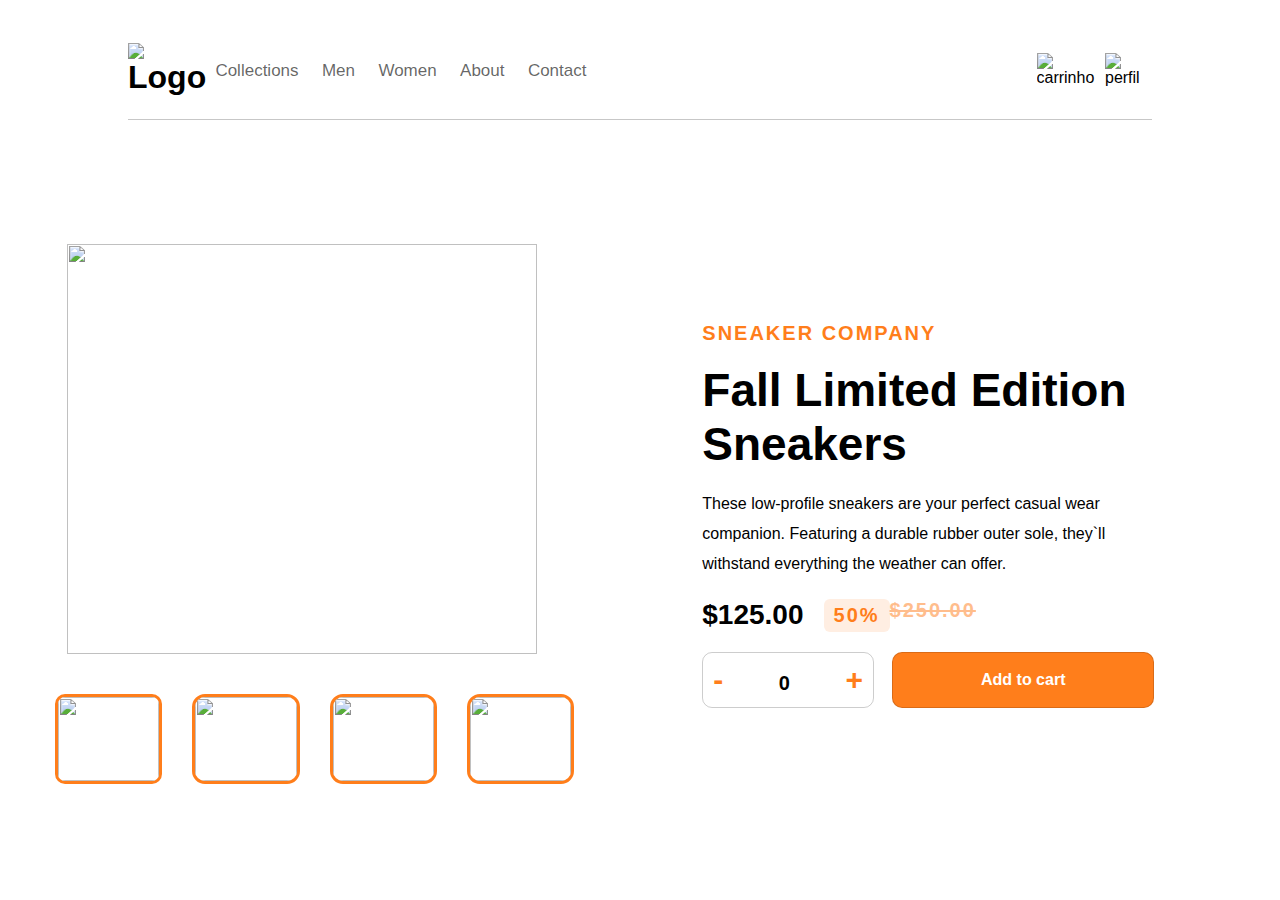
==== ecommerce/index.html @ cf557efd "mudando arquivo html para pasta raiz" ====
<!DOCTYPE html>
<html lang="pt-br">

<head>
    <meta charset="UTF-8">
    <meta http-equiv="X-UA-Compatible" content="IE=edge">
    <meta name="viewport" content="width=device-width, initial-scale=1.0">
    <link rel="stylesheet" href="./public/css/style.css">
    <link rel="stylesheet" href="./public/css/moblile.css">
    <title>E-commerce page</title>
</head>

<body>
    <header class="header">
        <img class="menu-mobile" src="./assets/icons/Combined Shape.svg" alt="menu mobile">
        <h1><img src="./assets/images/sneakers.png" alt="Logo"></h1>
        <nav id="nav-bar">
            <a href="#" class="menu-mobile">x</a>
            <a href="#">Collections</a>
            <a href="#">Men</a>
            <a href="#">Women</a>
            <a href="#">About</a>
            <a href="#">Contact</a>
        </nav>
        <p id="counter" class="counter">0</p>
        <img id="btn-cart" src="./assets/icons/Shape.svg" alt="carrinho">
        <img src="./assets/images/Oval.png" alt="perfil">
    </header>

    <div id="menu-cart-empty" class="menu-cart-empty">
        <h2>Cart</h2>
        <p>Your cart is empty.</p>
        <span class="menu-cart-close">x</span>
    </div>
    <div id="menu-cart" class="menu-cart ">
        <h2>Cart</h2>
        <span class="menu-cart-close">x</span>
        <div class="card-menu">
            <img src="./assets/images/Rectangle.png" alt="foto do produto">
            <div class="card-menu-price">
                <span>Fall Limited Edition Sneakers</span>
                <span id="value-product">$125.00</span><span class="counter3">x</span><span
                    class="counter counter3">0</span>
                <span id="total" class="total"></span>
            </div>
        </div>
        <button>Checkout</button>
        <img id="delete" class="delete" src="./assets/images/Mask.png" alt="Lixeira">
    </div>

    <main>
        <div id="container">
            <img class="product-image" src="./assets/images/Rectangle.png" alt="">
            <div class="card">
                <span>SNEAKER COMPANY</span>
                <h2>Fall Limited Edition Sneakers</h2>
                <p>These low-profile sneakers are your perfect casual wear companion. Featuring a durable rubber outer
                    sole,
                    they`ll withstand everything the weather can offer.</p>
                <div class="price">
                    <span>$125.00</span>
                    <span>50%</span>
                    <span class="sale">$250.00</span>
                </div>
                <div class="add">
                    <div class="add-product">
                        <button id="decrease">-</button>
                        <p class="counter">0</p>
                        <button id="increase">+</button>
                    </div>
                    <div id="add-cart" class="add-cart">
                        <img src="./assets/images/Shape(1).png" alt="">
                        <button>Add to cart</button>
                    </div>
                </div>

            </div>
            <div class="images">
                <img class="image" src="./assets/images/Rectangle.png" alt="">
                <img class="image" src="./assets/images/Rectangle Copy 2.png" alt="">
                <img class="image" src="./assets/images/Rectangle Copy 3.png" alt="">
                <img class="image" src="./assets/images/Rectangle Copy 4.png" alt="">
            </div>
        </div>
    </main>
    <div id="modal"></div>
    <script type="module" src="./src/index.js"></script>
</body>

</html>
---- ecommerce/public/css/style.css ----
* {
    margin: 0;
    padding: 0;
    box-sizing: border-box;
    font-family: Arial, Helvetica, sans-serif;
}

body {
    display: flex;
    flex-direction: column;
    align-items: center;
    width: 100%;
    justify-content: center;
    height: 100vh;
}

main {
    display: flex;
    align-items: center;
    justify-content: center;
}

.header {
    width: 80%;
    height: 100px;
    display: flex;
    align-items: center;
    justify-content: space-between;
    border-bottom: 1px solid #00000038;
    position: absolute;
    top: 20px;
}

.header .menu-mobile {
    display: none;
}

.header :nth-child(4) {
    cursor: pointer;
}

.header :nth-child(5) {
    cursor: pointer;
}

.header nav {
    width: 400px;
    display: flex;
    align-items: center;
    justify-content: space-between;
    margin-right: 450px;
    margin-top: 40px;


}

.header nav :nth-child(1) {
    display: none;
}

.header nav a {
    text-decoration: none;
    font-size: 17px;
    color: #0000009c;
    padding-bottom: 37px;
    transition: .1s ease-in-out;
}

.header nav a:hover {
    color: #000000;
    border-bottom: 5px solid #FF7E1B;
    padding-bottom: 37px;
}

.header #counter {
    color: #fff;
    background-color: #FF7E1B;
    border-radius: 100%;
    padding: 0 8px;
    font-size: 15px;
    position: absolute;
    right: 88px;
    top: 27px;
    font-weight: 800;
    display: none;
}

.menu-cart {
    display: none;
}

.menu-cart-empty {
    display: none;
}

.open-menu-cart-empty {
    width: 360px;
    height: 256px;
    box-shadow: 0px 20px 50px -20px rgba(29, 32, 38, 0.503143);
    border-radius: 10px;
    position: absolute;
    display: flex;
    flex-direction: column;
    align-items: center;
    justify-content: center;
    border-radius: 10px;
    right: 100px;
    top: 100px;
    z-index: 1;
    background-color: #ffffff;
}

.menu-cart-empty .menu-cart-close {
    position: absolute;
    top: 25px;
    right: 30px;
    font-weight: bold;
    font-size: 20px;
    cursor: pointer;
    transition: .6s ease-in-out;
}

.menu-cart-empty .menu-cart-close:hover {
    color: #FF7E1B;
    transform: scale(1.2);
}



.menu-cart-empty h2 {
    position: absolute;
    top: 0px;
    width: 100%;
    left: 0px;
    padding: 20px;
    border-bottom: #0000002c solid 1px;
}

.menu-cart-empty p {
    font-size: 16px;
    margin-top: 60px;
}

.open-menu-cart {
    width: 360px;
    height: 256px;
    box-shadow: 0px 20px 50px -20px rgba(29, 32, 38, 0.503143);
    border-radius: 10px;
    position: absolute;
    display: flex;
    flex-direction: column;
    align-items: center;
    justify-content: center;
    border-radius: 10px;
    right: 100px;
    top: 100px;
    z-index: 1;
    background-color: #ffffff;
}

.menu-cart .menu-cart-close {
    position: absolute;
    top: 25px;
    right: 30px;
    font-weight: bold;
    font-size: 20px;
    cursor: pointer;
    transition: .6s ease-in-out;
}

.menu-cart .menu-cart-close:hover {
    color: #FF7E1B;
    transform: scale(1.2);
}


.menu-cart h2 {
    position: absolute;
    top: 0px;
    width: 100%;
    left: 0px;
    padding: 20px;
    border-bottom: #0000002c solid 1px;
}

.menu-cart button {
    position: absolute;
    width: 310px;
    height: 50px;
    background-color: #FF7E1B;
    right: 30px;
    display: flex;
    align-items: center;
    justify-content: center;
    bottom: 20px;
    border-radius: 10px;
    cursor: pointer;
    border: none;
    color: #fff;
    font-size: 17px;
    font-weight: bold;
}



.menu-cart .card-menu {
    display: flex;
    align-items: center;
    justify-content: center;
    width: 100%;
    left: 0;
    padding: 20px;
}

.menu-cart .card-menu img {
    width: 80px;
    height: 80px;
    margin-right: 10px;
    border-radius: 5px;

}

.menu-cart .card-menu span {
    margin-right: 20px;
    margin-top: -50px;
    font-size: 15px;

}

.menu-cart .card-menu .card-menu-price {
    height: 50px;
}


.menu-cart .delete {
    position: absolute;
    width: 20px;
    height: 20px;
    right: 30px;
    top: 145px;
    cursor: pointer;
    transition: .3s linear;
}

.menu-cart .delete:hover {
    transform: scale(1.1);

}

#container {
    display: flex;
    width: 100%;
    height: 600px;
    justify-content: space-around;
    align-items: center;
    margin-top: 100px;
    position: relative;
    padding: 200px 0;
    z-index: 0;
    margin-bottom: 2em;

}

#container .product-image {
    margin-top: -70px;
    margin-right: 90px;
    height: 410px;
    width: 470px;
}

#container .card {
    width: 50%;
    height: auto;
    margin-right: -100px;
    margin-top: 30px;
    margin-bottom: -2em;


}

#container .card span {
    font-size: 20px;
    color: #FF7E1B;
    font-weight: bold;
    letter-spacing: 2px;
}

#container .card h2 {
    font-size: 46px;
    margin: .4em 0;

}

#container .card p {
    width: 450px;
    line-height: 30px;
    font-size: 16px;

}

.card-menu .card-menu-price .counter3 {
    margin-left: -12px;
}

.total {
    font-weight: bold;
    margin-left: 30px;
}

#container .price {
    display: flex;
    align-items: flex-start;
    margin: 20px 0;

}

#container .price :nth-child(1) {
    font-size: 28px;
    font-weight: bold;
    letter-spacing: 0;
    color: #000000;
}

#container .price :nth-child(2) {
    background-color: #FFEEE2;
    margin-left: 20px;
    padding: 5px 10px;
    border-radius: 6px;

}

#container .sale {
    text-decoration: line-through;
    opacity: .5;


}

#container .add {
    width: 74%;
    height: 56px;
    display: flex;
    align-items: center;
    justify-content: space-between;

}

#container .add-product {
    width: 38%;
    height: 56px;
    display: flex;
    text-align: center;
    border: #00000032 solid 1px;
    border-radius: 10px;
    padding: 10px;
}

#container .add-product button {
    background: none;
    border: none;
    font-size: 30px;
    font-weight: bold;
    color: #FF7E1B;
    cursor: pointer;

}

#container .add-product p {
    font-weight: bold;
    font-size: 20px;
    margin-top: 5px;
}

#container .add-cart {

    width: 262px;
    height: 56px;
    background-color: #FF7E1B;
    right: 30px;
    display: flex;
    align-items: center;
    justify-content: center;
    border-radius: 10px;
    cursor: pointer;
    border: #00000025 solid 1px;

}

#container .add-cart button {
    background: none;
    border: none;
    font-size: 16px;
    margin: 0 15px;
    cursor: pointer;
    color: #fff;
    font-weight: bolder;
}

#container .images {
    position: absolute;
    width: 40%;
    height: 90px;
    display: flex;
    align-items: center;
    justify-content: space-between;
    bottom: 0;
    left: 56px;
    cursor: pointer;
}


#container .images :nth-child(1) {
    margin-left: -30px;
    border-radius: 10px;
    border: #FF7E1B 3px solid;
}

#container .images :nth-child(1):hover {
    opacity: .3;
}

#container .images :nth-child(2):hover {
    opacity: .3;

}

#container .images :nth-child(3):hover {
    opacity: .3;
}

#container .images :nth-child(4):hover {
    opacity: .3;
}

.imgs {
    display: flex;
}

#container .images img {
    margin-left: 30px;
    width: 100%;
    height: 100%;
    border-radius: 13px;
    border: #FF7E1B 3px solid;


}

.modal {
    width: 30%;
    height: 60%;
    position: absolute;
    display: flex;

}

.modal .btns {
    position: absolute;
    top: 200px;
    width: 115%;
    left: -35px;
    display: flex;
    align-items: center;
    justify-content: space-between;
}

.modal .btns .btn {
    width: 50px;
    height: 50px;
    border: none;
    cursor: pointer;
    background-color: #f1eeee;
    border-radius: 100%;
    padding: 15px;
    transition: transform .3s linear;
}

.modal .btns .btn:hover {
    transform: scale(1.1);
}


#modal {
    width: 100%;
    height: 100%;
    background-color: #000000e4;
    position: absolute;
    display: none;
}

.modal img {
    width: 100%;
    height: 100%;
    border-radius: 60px;
}

.close-modal {
    position: absolute;
    top: -50px;
    right: 0px;
    font-size: 30px;
    width: 50px;
    background: none;
    border: none;
    font-weight: bold;
    color: #fff;
    cursor: pointer;
    transition: .4s ease-in-out;

}

.close-modal:hover {
    color: #FF7E1B;
    transform: scale(1.1);
}

@keyframes menu-cart {
    from {
        opacity: 0;
    }

    to {
        opacity: 1;
    }
}
---- ecommerce/public/css/moblile.css ----
@media(max-width: 975px) {

    body {
        overflow: hidden;
    }

    .header {
        border-bottom: none;
        width: 90%;
        height: 50px;
    }

    .header .menu-mobile {
        display: flex;
        margin-top: 5px;
        cursor: pointer;
    }

    .header h1 {
        margin-right: 100px;
    }

    .header nav {
        position: absolute;
        flex-direction: column;
        align-items: flex-start;
        justify-content: start;
        width: 130%;
        left: -35px;
        top: -60px;
        z-index: 1;
        height: 100vh;
        background: linear-gradient(to right, #FFF 65%, #000000bb 35%);
        animation: nav-bar 1s ease-in-out;
        display: none;
    }

    .header .nav-bar {
        display: flex;
    }



    .header nav :nth-child(1) {
        display: flex;
        margin-top: 30px;
        font-size: 30px;

    }

    .header nav :nth-child(2) {
        margin-top: 30px;
    }



    .header nav a {
        text-decoration: none;
        font-size: 17px;
        color: #000000;
        animation: links 1s ease-in-out;
        margin-left: 30px;

    }

    .header nav a:hover {
        color: #FF7E1B;
        border: none;
        bottom: 0;

    }

    .header :nth-child(6) {
        width: 30px;
        height: 30px;
        cursor: pointer;
    }

    .open-menu-cart-empty {
        width: 95%;
        height: 280px;
        right: 11px;
        top: 90px;
    }

    .open-menu-cart {
        width: 95%;
        height: 280px;

        right: 11px;
        top: 90px;

    }

    .menu-cart button {
        width: 90%;
        left: 20px;
    }

    .header #counter {
        font-size: 12px;
        right: 40px;
        top: 5px;

    }

    #container {
        width: 90%;
        flex-direction: column;
    }

    #container .card {
        width: 100%;
        height: 100%;
        margin-right: 0%;

    }

    #container .price {
        display: flex;
        align-items: center;
        justify-content: space-between;
        margin: 20px 0;

    }

    #container .price :nth-child(1) {
        font-size: 28px;
        font-weight: bold;
        letter-spacing: 0;
        color: #000000;
    }

    #container .price :nth-child(2) {
        background-color: #FFEEE2;
        padding: 5px 10px;
        border-radius: 6px;

    }

    #container .price .sale {
        text-decoration: line-through;
        opacity: .5;
        color: #00000059;
    }



    #container .card span {
        font-size: 20px;
        color: #FF7E1B;
        font-weight: bold;
        letter-spacing: 2px;
    }

    #container .card h2 {
        font-size: 36px;
        margin: .4em 0;
    }

    #container .card p {
        width: 100%;
        line-height: 30px;
        font-size: 16px;


    }

    #container .add {
        width: 100%;
        height: 130px;
        display: flex;
        flex-direction: column;
        align-items: center;
        justify-content: space-between;


    }

    #container .add-product {
        width: 100%;
        height: 56px;
        display: flex;
        text-align: center;
        border: #00000032 solid 1px;
        border-radius: 10px;
        padding: 10px;
    }

    #container .add-product button {
        background: none;
        border: none;
        font-size: 30px;
        font-weight: bold;
        color: #FF7E1B;
        cursor: pointer;
    }

    #container .add-cart {

        width: 100%;
        height: 56px;
        background-color: #FF7E1B;
        right: 30px;
        display: flex;
        align-items: center;
        justify-content: center;
        border-radius: 10px;
        cursor: pointer;
        border: #00000025 solid 1px;
        box-shadow: 0px 20px 50px -20px #FF7E1B;

    }

    #container .product-image {
        display: none;
    }



    .images .image {
        display: none;
    }

    .modal {
        width: 105%;
        height: 300px;
        display: flex;
        top: 80px;

    }

    #modal {

        height: 300px;
        top: 80px;
    }


    .close-modal {
        display: none;

    }

    .modal img {
        width: 100%;
        height: 100%;
        border-radius: 0;
    }

    .modal .btns {
        position: absolute;
        top: 130px;
        width: 90%;
        left: 20px;
        display: flex;
        align-items: center;

    }

    @keyframes nav-bar {
        from {
            width: 0;
        }

        to {
            width: 80%;
        }
    }

    @keyframes links {
        from {
            opacity: 0;
        }

        to {
            opacity: 1;
        }
    }

}
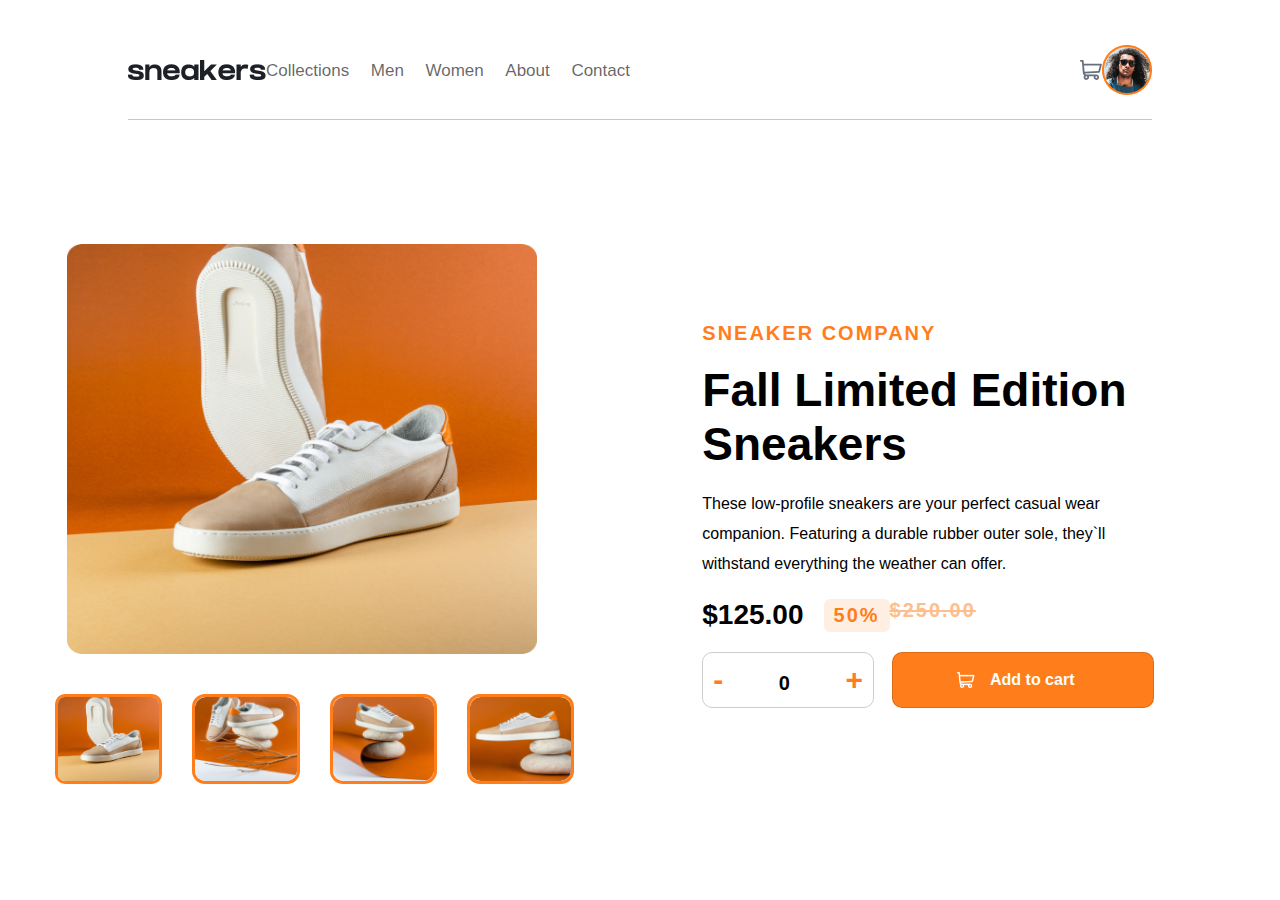
==== commit 8776f9ed: "refatorando caminhos de imagens" ====
--- a/ecommerce/index.html
+++ b/ecommerce/index.html
@@ -12,8 +12,8 @@
 
 <body>
     <header class="header">
-        <img class="menu-mobile" src="./assets/icons/Combined Shape.svg" alt="menu mobile">
-        <h1><img src="./assets/images/sneakers.png" alt="Logo"></h1>
+        <img class="menu-mobile" src="./public/assets/icons/Combined Shape.svg" alt="menu mobile">
+        <h1><img src="./public/assets/images/sneakers.png" alt="Logo"></h1>
         <nav id="nav-bar">
             <a href="#" class="menu-mobile">x</a>
             <a href="#">Collections</a>
@@ -23,8 +23,8 @@
             <a href="#">Contact</a>
         </nav>
         <p id="counter" class="counter">0</p>
-        <img id="btn-cart" src="./assets/icons/Shape.svg" alt="carrinho">
-        <img src="./assets/images/Oval.png" alt="perfil">
+        <img id="btn-cart" src="./public/assets/icons/Shape.svg" alt="carrinho">
+        <img src="./public/assets/images/Oval.png" alt="perfil">
     </header>
 
     <div id="menu-cart-empty" class="menu-cart-empty">
@@ -36,7 +36,7 @@
         <h2>Cart</h2>
         <span class="menu-cart-close">x</span>
         <div class="card-menu">
-            <img src="./assets/images/Rectangle.png" alt="foto do produto">
+            <img src="./public/assets/images/Rectangle.png" alt="foto do produto">
             <div class="card-menu-price">
                 <span>Fall Limited Edition Sneakers</span>
                 <span id="value-product">$125.00</span><span class="counter3">x</span><span
@@ -45,12 +45,12 @@
             </div>
         </div>
         <button>Checkout</button>
-        <img id="delete" class="delete" src="./assets/images/Mask.png" alt="Lixeira">
+        <img id="delete" class="delete" src="./public/assets/images/Mask.png" alt="Lixeira">
     </div>
 
     <main>
         <div id="container">
-            <img class="product-image" src="./assets/images/Rectangle.png" alt="">
+            <img class="product-image" src="./public/assets/images/Rectangle.png" alt="">
             <div class="card">
                 <span>SNEAKER COMPANY</span>
                 <h2>Fall Limited Edition Sneakers</h2>
@@ -69,17 +69,17 @@
                         <button id="increase">+</button>
                     </div>
                     <div id="add-cart" class="add-cart">
-                        <img src="./assets/images/Shape(1).png" alt="">
+                        <img src="./public/assets/images/Shape(1).png" alt="">
                         <button>Add to cart</button>
                     </div>
                 </div>
 
             </div>
             <div class="images">
-                <img class="image" src="./assets/images/Rectangle.png" alt="">
-                <img class="image" src="./assets/images/Rectangle Copy 2.png" alt="">
-                <img class="image" src="./assets/images/Rectangle Copy 3.png" alt="">
-                <img class="image" src="./assets/images/Rectangle Copy 4.png" alt="">
+                <img class="image" src="./public/assets/images/Rectangle.png" alt="">
+                <img class="image" src="./public/assets/images/Rectangle Copy 2.png" alt="">
+                <img class="image" src="./public/assets/images/Rectangle Copy 3.png" alt="">
+                <img class="image" src="./public/assets/images/Rectangle Copy 4.png" alt="">
             </div>
         </div>
     </main>
